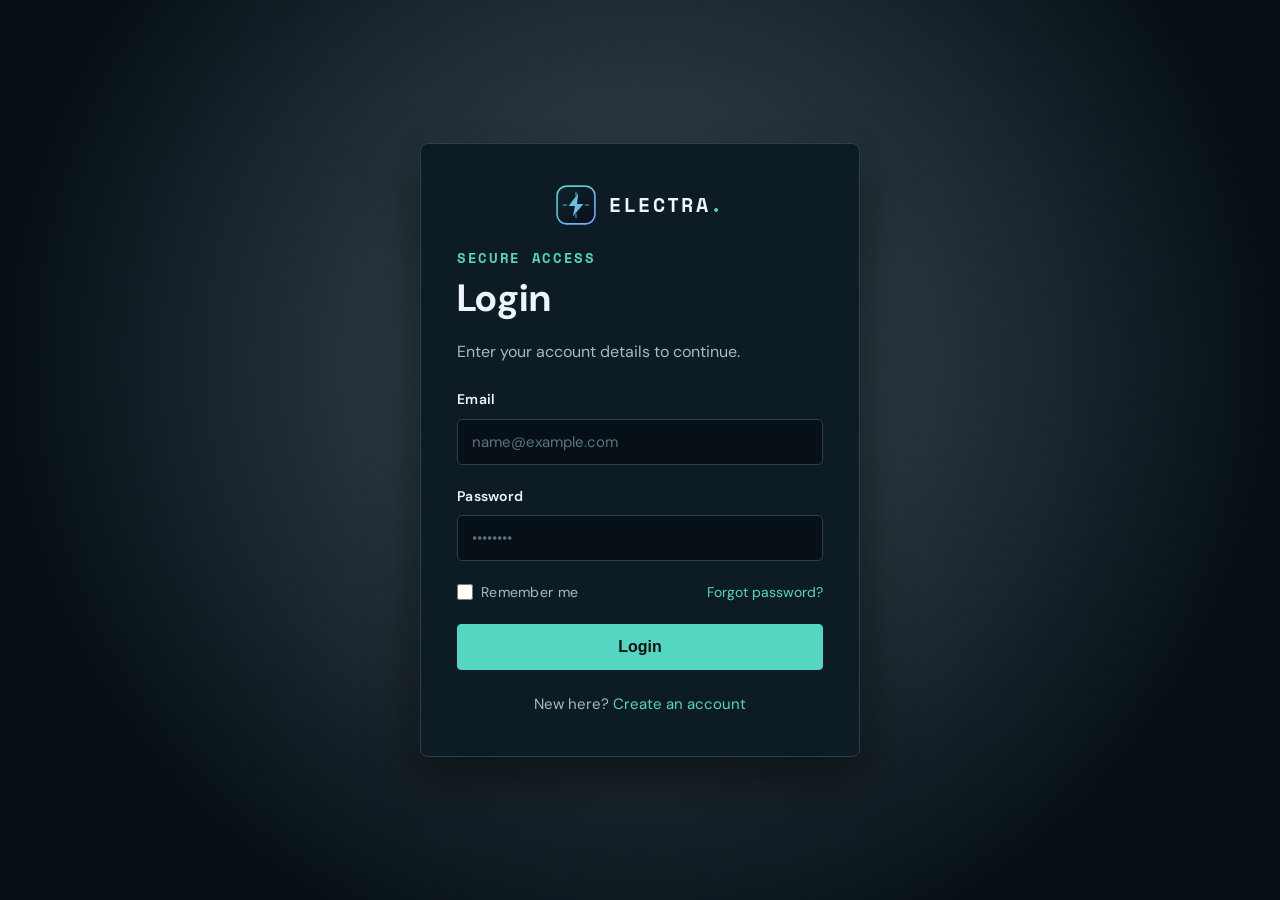
==== login.html @ 89714fe9 "firstcommit" ====
<!doctype html>
<html lang="en">
<head>
  <meta charset="UTF-8">
  <meta name="viewport" content="width=device-width, initial-scale=1.0">
  <title>Login — Electra</title>
  <link rel="icon" type="image/svg+xml" href="favicon.svg">
  <link rel="stylesheet" href="styles.css">
</head>
<body class="auth-page">
  <main class="auth-main">
    <div class="auth-card">
      <div class="auth-logo">
        <a class="brand" href="index.html" aria-label="Electra home">
          <svg class="brand-logo" width="44" height="44" viewBox="0 0 40 40" fill="none" xmlns="http://www.w3.org/2000/svg">
            <defs>
              <linearGradient id="electraGradAuth" x1="0%" y1="0%" x2="100%" y2="100%">
                <stop offset="0%" stop-color="#55d6c2" />
                <stop offset="100%" stop-color="#7aa7ff" />
              </linearGradient>
              <linearGradient id="bgGradAuth" x1="0%" y1="0%" x2="100%" y2="100%">
                <stop offset="0%" stop-color="#10232e" />
                <stop offset="100%" stop-color="#071017" />
              </linearGradient>
            </defs>
            <rect x="2" y="2" width="36" height="36" rx="9" fill="url(#bgGradAuth)" stroke="url(#electraGradAuth)" stroke-width="1.5" />
            <path d="M 8 20 H 11 M 29 20 H 32 M 20 8 V 11 M 20 29 V 32" stroke="url(#electraGradAuth)" stroke-width="1.5" stroke-linecap="round" opacity="0.6" />
            <path d="M22 9L13 21H19L17 31L27 19H21L22 9Z" fill="url(#electraGradAuth)" />
          </svg>
          <span class="brand-text">ELECTRA<span>.</span></span>
        </a>
      </div>
      
      <div class="eyebrow">SECURE ACCESS</div>
      <h1>Login</h1>
      <p>Enter your account details to continue.</p>
      
      <form>
        <label>
          Email
          <input type="email" placeholder="name@example.com" required>
        </label>
        
        <label>
          Password
          <input type="password" placeholder="••••••••" required>
        </label>
        
        <div class="form-row">
          <label class="check">
            <input type="checkbox"> Remember me
          </label>
          <a href="#">Forgot password?</a>
        </div>
        
        <button class="btn primary full" type="submit">Login</button>
      </form>
      
      <p class="switch">New here? <a href="signup.html">Create an account</a></p>
    </div>
  </main>

  <script src="script.js"></script>
</body>
</html>
---- styles.css ----
@import url('https://fonts.googleapis.com/css2?family=DM+Sans:wght@400;500;600;700&family=Space+Mono:wght@400;700&display=swap');

:root {
  --bg: #071017;
  --surface: #0d1b24;
  --surface2: #10232e;
  --line: #29404d;
  --text: #edf5f8;
  --muted: #a7bac3;
  --accent: #55d6c2;
  --accent2: #7aa7ff;
  --max: 1200px;
}

* {
  box-sizing: border-box;
}

html {
  scroll-behavior: smooth;
}

body {
  margin: 0;
  background: var(--bg);
  color: var(--text);
  font-family: "DM Sans", -apple-system, BlinkMacSystemFont, sans-serif;
  font-size: 16px;
  line-height: 1.6;
}

a {
  color: inherit;
  text-decoration: none;
  transition: color 0.2s ease, border-color 0.2s ease;
}

p {
  color: var(--muted);
  margin: 0 0 1.2rem;
}

/* Header & Navigation */
.site-header {
  position: sticky;
  top: 0;
  z-index: 20;
  min-height: 76px;
  padding: 0 4vw;
  display: grid;
  grid-template-columns: 1fr auto 1fr;
  align-items: center;
  gap: 24px;
  background: rgba(7, 16, 23, 0.94);
  border-bottom: 1px solid var(--line);
  backdrop-filter: blur(14px);
}

.brand {
  display: flex;
  align-items: center;
  gap: 12px;
  font-weight: 700;
  letter-spacing: 0.05em;
  white-space: nowrap;
  text-decoration: none;
}

.brand-logo {
  width: 42px;
  height: 42px;
  flex-shrink: 0;
  transition: transform 0.3s ease, filter 0.3s ease;
}

.brand:hover .brand-logo {
  transform: scale(1.06);
  filter: drop-shadow(0 0 10px rgba(85, 214, 194, 0.5));
}

.brand-text {
  font-size: 18px;
  font-family: "Space Mono", monospace;
  font-weight: 700;
  letter-spacing: 0.12em;
  color: var(--text);
  line-height: 1;
}

.brand-text span {
  color: var(--accent);
}

.main-nav {
  display: flex;
  justify-content: center;
  align-items: center;
  gap: 24px;
}

.main-nav a {
  font-size: 15px;
  color: #d8e5ea;
  position: relative;
  padding: 4px 0;
  transition: color 0.2s ease;
}

.main-nav a:hover,
.main-nav a.active {
  color: var(--accent);
}

.main-nav a.active::after {
  content: "";
  position: absolute;
  bottom: -4px;
  left: 0;
  right: 0;
  height: 2px;
  background: var(--accent);
  border-radius: 2px;
  box-shadow: 0 0 8px rgba(85, 214, 194, 0.6);
}

.auth-links {
  display: flex;
  justify-content: flex-end;
  align-items: center;
  gap: 12px;
}

.auth-links a {
  font-size: 14px;
  font-weight: 600;
  display: inline-flex;
  align-items: center;
  justify-content: center;
  height: 38px;
  padding: 0 18px;
  border-radius: 4px;
  text-decoration: none;
  box-sizing: border-box;
  transition: all 0.2s ease;
}

.auth-links .login {
  border: 1px solid var(--line);
  color: var(--text);
  background: transparent;
}

.auth-links .login:hover {
  border-color: var(--accent);
  color: var(--accent);
  background: rgba(85, 214, 194, 0.05);
}

.auth-links .signup {
  border: 1px solid var(--accent);
  color: var(--accent);
  background: rgba(85, 214, 194, 0.05);
}

.auth-links .signup:hover {
  background: var(--accent);
  color: #04110f;
  box-shadow: 0 4px 15px rgba(85, 214, 194, 0.25);
}

.menu-toggle {
  display: none;
  background: none;
  border: 0;
  color: var(--text);
  font-size: 24px;
  cursor: pointer;
  padding: 8px;
}

/* Page Layout & Sections */
.section {
  max-width: var(--max);
  margin: auto;
  padding: 100px 5vw;
}

.hero {
  text-align: center;
  min-height: calc(100vh - 76px);
  display: flex;
  flex-direction: column;
  align-items: center;
  justify-content: center;
}

.eyebrow,
.tag {
  font: 700 14px/1.2 "Space Mono", monospace;
  letter-spacing: 0.12em;
  color: var(--accent);
}

h1, h2, h3 {
  margin: 0 0 18px;
  line-height: 1.15;
}

h1 {
  font-size: clamp(42px, 6vw, 76px);
  max-width: 900px;
}

h2 {
  font-size: clamp(30px, 4vw, 52px);
}

h3 {
  font-size: clamp(20px, 2vw, 26px);
}

.hero > p {
  max-width: 720px;
  font-size: 18px;
}

.hero-actions {
  display: flex;
  gap: 12px;
  flex-wrap: wrap;
  justify-content: center;
  margin: 22px 0 45px;
}

.btn {
  display: inline-flex;
  align-items: center;
  justify-content: center;
  min-height: 46px;
  padding: 10px 18px;
  border: 1px solid var(--line);
  font-size: 16px;
  border-radius: 4px;
  transition: background 0.2s ease, border-color 0.2s ease, transform 0.2s ease;
}

.btn:hover {
  border-color: var(--accent);
  transform: translateY(-2px);
}

.btn.primary {
  background: var(--accent);
  color: #04110f;
  border-color: var(--accent);
  font-weight: 700;
}

.btn.primary:hover {
  background: #6ae5d2;
  box-shadow: 0 4px 20px rgba(85, 214, 194, 0.3);
}

/* Status Dashboard Grid */
.status-grid {
  width: min(900px, 100%);
  display: grid;
  grid-template-columns: repeat(3, 1fr);
  border: 1px solid var(--line);
  background: var(--surface);
  border-radius: 4px;
  overflow: hidden;
}

.status-grid div {
  padding: 22px;
  border-right: 1px solid var(--line);
  border-bottom: 1px solid var(--line);
}

.status-grid div:nth-child(3n) {
  border-right: 0;
}

.status-grid div:nth-child(n+4) {
  border-bottom: 0;
}

.status-grid span,
.status-grid small {
  display: block;
  font: 14px "Space Mono", monospace;
  color: var(--muted);
}

.status-grid strong {
  display: block;
  font: 700 clamp(24px, 3vw, 36px) "Space Mono", monospace;
  margin: 8px 0;
  color: var(--accent);
}

/* Headings & Card Grids */
.section-heading {
  text-align: center;
  max-width: 820px;
  margin: 0 auto 45px;
}

.card-grid {
  display: grid;
  gap: 18px;
  align-items: stretch;
}

.card-grid.three {
  grid-template-columns: repeat(3, 1fr);
}

.card-grid.two {
  grid-template-columns: repeat(2, 1fr);
}

.panel {
  background: var(--surface);
  border: 1px solid var(--line);
  padding: 28px;
  min-width: 0;
  border-radius: 4px;
  display: flex;
  flex-direction: column;
  justify-content: flex-start;
  height: 100%;
  box-sizing: border-box;
  transition: border-color 0.3s ease, transform 0.3s ease, box-shadow 0.3s ease;
}

.panel:hover {
  border-color: var(--accent);
  transform: translateY(-3px);
  box-shadow: 0 8px 30px rgba(7, 16, 23, 0.6);
}

.panel h3 {
  margin-top: 18px;
}

.panel p {
  flex: 1;
}

.panel a {
  color: var(--accent);
  font-size: 16px;
  font-weight: 500;
  display: inline-flex;
  align-items: center;
  gap: 4px;
  margin-top: auto;
  align-self: flex-start;
  transition: gap 0.2s ease;
}

/* Hero Visual Showcase */
.hero-preview {
  width: min(920px, 100%);
  margin: 35px auto 45px;
  background: var(--surface);
  border: 1px solid var(--line);
  border-radius: 8px;
  overflow: hidden;
  box-shadow: 0 20px 50px rgba(0, 0, 0, 0.7), 0 0 30px rgba(85, 214, 194, 0.1);
  transition: border-color 0.3s ease, transform 0.3s ease;
}

.hero-preview:hover {
  border-color: var(--accent);
  transform: translateY(-4px);
}

.hero-preview-header {
  display: flex;
  align-items: center;
  gap: 8px;
  padding: 12px 18px;
  background: rgba(7, 16, 23, 0.8);
  border-bottom: 1px solid var(--line);
}

.hero-preview-header .dot {
  width: 10px;
  height: 10px;
  border-radius: 50%;
}

.hero-preview-header .dot.red { background: #ff5f56; }
.hero-preview-header .dot.yellow { background: #ffbd2e; }
.hero-preview-header .dot.green { background: #27c93f; }

.preview-title {
  font: 700 12px "Space Mono", monospace;
  color: var(--muted);
  letter-spacing: 0.1em;
  margin-left: 10px;
}

.hero-img {
  width: 100%;
  height: auto;
  display: block;
  object-fit: cover;
}

/* Panel Featured Image Cards */
.panel-featured {
  display: grid;
  grid-template-columns: 1fr 1fr;
  gap: 24px;
  align-items: center;
  grid-column: 1 / -1;
  padding: 0;
  overflow: hidden;
}

.panel-img-wrap {
  position: relative;
  width: 100%;
  height: 100%;
  min-height: 240px;
  overflow: hidden;
  background: var(--bg);
}

.panel-img {
  width: 100%;
  height: 100%;
  object-fit: cover;
  transition: transform 0.4s ease, filter 0.4s ease;
}

.panel-featured:hover .panel-img {
  transform: scale(1.05);
  filter: brightness(1.1);
}

.panel-body {
  padding: 30px;
}

.dark-section {
  max-width: none;
  background: #09151d;
}

.dark-section > .section-heading,
.dark-section > .card-grid {
  max-width: var(--max);
  margin-left: auto;
  margin-right: auto;
}

.terminal {
  min-height: 220px;
  display: flex;
  flex-direction: column;
  justify-content: flex-start;
}

.terminal-line {
  margin-top: auto;
  padding-top: 16px;
  border-top: 1px dashed var(--line);
  font: 14px "Space Mono", monospace;
  color: var(--accent);
}

/* Automation Flow Diagram */
.flow {
  display: flex;
  align-items: stretch;
  justify-content: center;
  flex-wrap: wrap;
  gap: 12px;
  max-width: 1100px;
  margin: auto;
}

.flow-node {
  background: var(--surface);
  border: 1px solid var(--line);
  padding: 24px 20px;
  text-align: center;
  border-radius: 4px;
  flex: 1;
  min-width: 170px;
  display: flex;
  flex-direction: column;
  justify-content: flex-start;
  align-self: stretch;
  box-sizing: border-box;
  transition: border-color 0.3s ease, transform 0.3s ease;
}

.flow-node:hover {
  border-color: var(--accent);
  transform: translateY(-2px);
}

.flow-node span {
  font: 14px "Space Mono", monospace;
  color: var(--accent);
}

.flow-node h3 {
  margin-top: 10px;
  font-size: 18px;
}

.flow-node p {
  margin-bottom: 0;
  margin-top: auto;
  padding-top: 8px;
}

.flow-arrow {
  font: 20px "Space Mono", monospace;
  color: var(--accent);
  display: flex;
  align-items: center;
  justify-content: center;
  padding: 0 2px;
}

.about {
  padding-bottom: 120px;
}

.about-grid {
  display: grid;
  grid-template-columns: 1fr 1fr;
  gap: 24px;
  margin-top: 40px;
  align-items: stretch;
}

.about-card {
  background: var(--surface);
  border: 1px solid var(--line);
  padding: 30px;
  border-radius: 6px;
  display: flex;
  flex-direction: column;
  justify-content: flex-start;
  height: 100%;
  box-sizing: border-box;
  transition: border-color 0.3s ease;
}

.about-card:hover {
  border-color: var(--accent);
}

.about-card h3 {
  font-size: 22px;
  margin-bottom: 14px;
  color: var(--text);
}

.contact-info-list {
  display: grid;
  gap: 16px;
  margin-top: 20px;
}

.contact-info-item {
  display: flex;
  align-items: flex-start;
  gap: 14px;
  font-size: 15px;
  color: var(--muted);
}

.contact-info-item svg {
  color: var(--accent);
  flex-shrink: 0;
  margin-top: 3px;
}

.contact-info-item strong {
  color: var(--text);
  display: block;
  font-size: 14px;
  font-family: "Space Mono", monospace;
  margin-bottom: 2px;
}

.map-container {
  width: 100%;
  height: 240px;
  border-radius: 6px;
  overflow: hidden;
  border: 1px solid var(--line);
  margin-top: 20px;
}

.map-container iframe {
  width: 100%;
  height: 100%;
  border: 0;
  filter: grayscale(1) invert(0.92) contrast(1.2);
}

/* Footer Components */
.site-footer {
  border-top: 1px solid var(--line);
  padding: 65px 5vw 35px;
  background: var(--surface2);
  position: relative;
}

.site-footer::before {
  content: "";
  position: absolute;
  top: -1px;
  left: 0;
  right: 0;
  height: 1px;
  background: linear-gradient(90deg, transparent, var(--accent), var(--accent2), transparent);
}

.footer-container {
  max-width: var(--max);
  margin: 0 auto;
  display: grid;
  grid-template-columns: 1.2fr 0.7fr 1.3fr;
  gap: 40px;
  align-items: start;
}

.footer-brand p {
  margin: 8px 0 16px;
  font-size: 14px;
  color: var(--muted);
}

.social-links {
  display: flex;
  gap: 12px;
  margin-top: 16px;
}

.social-icon {
  width: 38px;
  height: 38px;
  display: inline-flex;
  align-items: center;
  justify-content: center;
  background: var(--surface);
  border: 1px solid var(--line);
  border-radius: 6px;
  color: var(--text);
  transition: all 0.25s ease;
}

.social-icon:hover {
  color: var(--accent);
  border-color: var(--accent);
  background: rgba(85, 214, 194, 0.08);
  transform: translateY(-3px);
  box-shadow: 0 4px 15px rgba(85, 214, 194, 0.2);
}

.footer-title {
  font: 700 13px/1.2 "Space Mono", monospace;
  letter-spacing: 0.12em;
  color: var(--accent);
  text-transform: uppercase;
  margin: 0 0 16px;
}

.footer-links {
  display: flex;
  flex-direction: column;
  gap: 10px;
}

.footer-links a {
  font-size: 14px;
  color: #d8e5ea;
  transition: color 0.2s ease, transform 0.2s ease;
}

.footer-links a:hover {
  color: var(--accent);
  transform: translateX(3px);
}

.footer-newsletter {
  background: var(--surface);
  border: 1px solid var(--line);
  padding: 24px;
  border-radius: 6px;
  transition: border-color 0.3s ease, box-shadow 0.3s ease;
}

.footer-newsletter:hover {
  border-color: rgba(85, 214, 194, 0.4);
  box-shadow: 0 8px 30px rgba(7, 16, 23, 0.6);
}

.newsletter-desc {
  font-size: 14px;
  color: var(--muted);
  margin: 0 0 16px;
  line-height: 1.5;
}

.newsletter-input-wrap {
  display: flex;
  gap: 8px;
}

.newsletter-input {
  flex: 1;
  min-height: 44px;
  padding: 10px 14px;
  background: var(--bg);
  border: 1px solid var(--line);
  color: var(--text);
  font: 14px "DM Sans", sans-serif;
  border-radius: 4px;
  transition: border-color 0.2s ease;
}

.newsletter-input:focus {
  outline: none;
  border-color: var(--accent);
  box-shadow: 0 0 0 2px rgba(85, 214, 194, 0.2);
}

.newsletter-btn {
  white-space: nowrap;
  min-height: 44px;
  padding: 0 18px;
  font-size: 14px;
}

.footer-bottom {
  max-width: var(--max);
  margin: 40px auto 0;
  padding-top: 24px;
  border-top: 1px solid var(--line);
  display: flex;
  justify-content: space-between;
  align-items: center;
}

.copyright {
  font-size: 14px;
  color: var(--muted);
  margin: 0;
}

/* Auth Pages (Login & Sign Up) */
.auth-page {
  background: radial-gradient(circle at 50% 40%, rgba(16, 35, 46, 0.8) 0%, var(--bg) 75%);
}

.auth-main {
  min-height: 100vh;
  display: grid;
  place-items: center;
  padding: 40px 20px;
}

.auth-card {
  width: min(440px, 100%);
  background: var(--surface);
  border: 1px solid var(--line);
  padding: 40px 36px;
  border-radius: 8px;
  box-shadow: 0 16px 50px rgba(0, 0, 0, 0.6), 0 0 30px rgba(85, 214, 194, 0.05);
}

.auth-logo {
  display: flex;
  justify-content: center;
  margin-bottom: 24px;
}

.auth-logo .brand {
  flex-direction: row;
  gap: 12px;
  align-items: center;
  justify-content: center;
}

.auth-logo .brand-text {
  font-size: 20px;
}

.auth-card h1 {
  font-size: 38px;
  margin-top: 10px;
}

.auth-card form {
  display: grid;
  gap: 20px;
  margin-top: 24px;
}

label {
  display: flex;
  flex-direction: column;
  gap: 8px;
  font-size: 14px;
  font-weight: 600;
  color: var(--text);
  letter-spacing: 0.02em;
}

input {
  width: 100%;
  height: 46px;
  padding: 0 14px;
  background: #071017;
  border: 1px solid var(--line);
  color: var(--text);
  font: 15px "DM Sans", sans-serif;
  border-radius: 5px;
  box-sizing: border-box;
  transition: border-color 0.2s ease, box-shadow 0.2s ease;
}

input:focus {
  outline: none;
  border-color: var(--accent);
  box-shadow: 0 0 0 3px rgba(85, 214, 194, 0.15);
}

input::placeholder {
  color: #5a7382;
}

.form-row {
  display: flex;
  justify-content: space-between;
  gap: 15px;
  align-items: center;
  font-size: 14px;
}

.check {
  display: flex;
  flex-direction: row;
  align-items: center;
  gap: 8px;
  cursor: pointer;
  font-size: 14px;
  font-weight: 400;
  color: var(--muted);
}

.check input {
  width: 16px;
  height: 16px;
  min-height: 16px;
  margin: 0;
  cursor: pointer;
}

.form-row a,
.switch a {
  color: var(--accent);
}

.full {
  width: 100%;
  cursor: pointer;
}

.switch {
  text-align: center;
  margin: 22px 0 0;
  font-size: 15px;
}

/* Mobile & Responsive Rules */
@media (max-width: 1000px) {
  .site-header {
    grid-template-columns: 1fr auto;
  }
  
  .main-nav,
  .auth-links {
    display: none;
  }
  
  .main-nav.mobile-open,
  .auth-links.mobile-open {
    display: flex;
  }
  
  .main-nav.mobile-open {
    position: absolute;
    top: 76px;
    left: 0;
    right: 0;
    background: var(--surface);
    flex-direction: column;
    padding: 24px;
    border-bottom: 1px solid var(--line);
    gap: 16px;
  }
  
  .auth-links.mobile-open {
    position: absolute;
    top: 310px;
    left: 0;
    right: 0;
    background: var(--surface);
    justify-content: center;
    padding: 0 24px 24px;
    border-bottom: 1px solid var(--line);
  }
  
  .menu-toggle {
    display: block;
  }
  
  .card-grid.three {
    grid-template-columns: repeat(2, 1fr);
  }
}

@media (max-width: 700px) {
  body {
    font-size: 16px;
  }
  
  .site-header {
    min-height: 68px;
    padding: 0 20px;
  }
  
  .brand-logo {
    width: 38px;
    height: 38px;
  }
  
  .brand-text {
    font-size: 14px;
  }
  
  .section {
    padding: 72px 20px;
  }
  
  .hero {
    min-height: calc(100vh - 68px);
  }
  
  h1 {
    font-size: clamp(36px, 10vw, 54px);
  }
  
  h2 {
    font-size: clamp(28px, 8vw, 42px);
  }
  
  h3 {
    font-size: 20px;
  }
  
  .hero > p {
    font-size: 16px;
  }
  
  .status-grid {
    grid-template-columns: 1fr;
  }
  
  .status-grid div {
    border-right: 0;
    border-bottom: 1px solid var(--line);
  }
  
  .card-grid.three,
  .card-grid.two {
    grid-template-columns: 1fr;
  }
  
  .panel-featured {
    grid-template-columns: 1fr;
  }
  
  .flow {
    flex-direction: column;
    align-items: stretch;
    gap: 10px;
  }
  
  .flow-arrow {
    transform: rotate(90deg);
    text-align: center;
    justify-content: center;
    padding: 4px 0;
  }
  
  .about-grid {
    grid-template-columns: 1fr;
  }
  
  .footer-container {
    grid-template-columns: 1fr;
    gap: 32px;
  }
  
  .newsletter-input-wrap {
    flex-direction: column;
  }
  
  .newsletter-btn {
    width: 100%;
  }
  
  .auth-main {
    padding: 40px 20px;
  }
  
  .auth-card {
    padding: 28px 22px;
  }
  
  .auth-card h1 {
    font-size: 36px;
  }
}

@media (max-width: 420px) {
  .brand-text {
    font-size: 14px;
  }
  
  .hero-actions .btn {
    width: 100%;
  }
  
  .form-row {
    align-items: flex-start;
    flex-direction: column;
  }
  
  .section {
    padding-left: 16px;
    padding-right: 16px;
  }
}

@media (prefers-reduced-motion: reduce) {
  html {
    scroll-behavior: auto;
  }
}
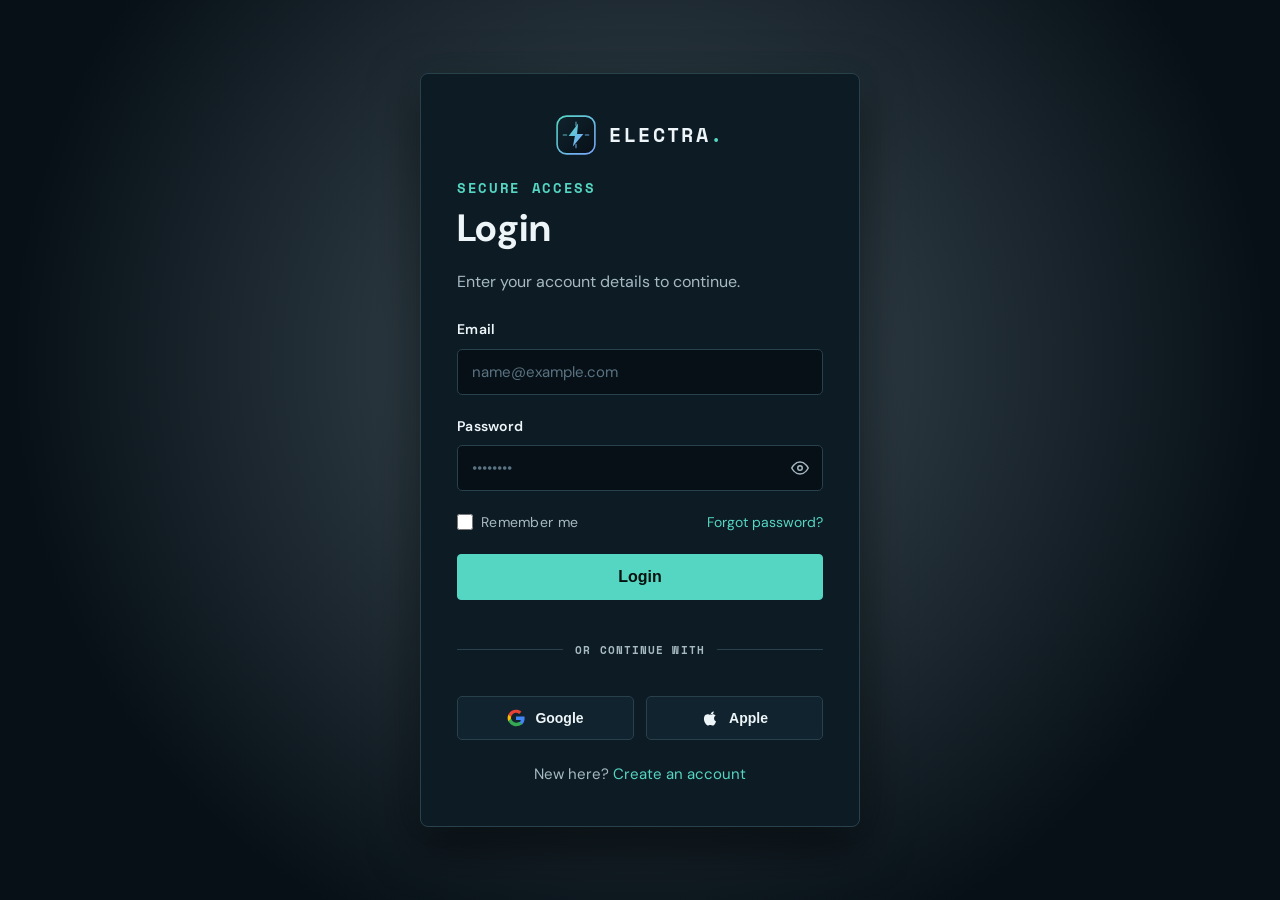
==== commit cd113705: "secondcommit" ====
--- a/login.html
+++ b/login.html
@@ -43,7 +43,15 @@
         
         <label>
           Password
-          <input type="password" placeholder="••••••••" required>
+          <div class="password-field-wrap">
+            <input type="password" placeholder="••••••••" required>
+            <button type="button" class="toggle-password-btn" aria-label="Show password">
+              <svg width="18" height="18" viewBox="0 0 24 24" fill="none" stroke="currentColor" stroke-width="2" stroke-linecap="round" stroke-linejoin="round">
+                <path d="M1 12s4-8 11-8 11 8 11 8-4 8-11 8-11-8-11-8z"></path>
+                <circle cx="12" cy="12" r="3"></circle>
+              </svg>
+            </button>
+          </div>
         </label>
         
         <div class="form-row">
@@ -54,6 +62,29 @@
         </div>
         
         <button class="btn primary full" type="submit">Login</button>
+
+        <div class="auth-divider">
+          <span>OR CONTINUE WITH</span>
+        </div>
+
+        <div class="social-auth-buttons">
+          <button type="button" class="social-btn google-btn">
+            <svg width="18" height="18" viewBox="0 0 24 24">
+              <path fill="#EA4335" d="M12 5c1.6 0 3 .6 4.1 1.6l3.1-3.1C17.3 1.7 14.8 1 12 1 7.5 1 3.7 3.6 1.9 7.3l3.7 2.9C6.5 7.3 9 5 12 5z"/>
+              <path fill="#4285F4" d="M23.5 12.3c0-.8-.1-1.6-.2-2.3H12v4.5h6.5c-.3 1.5-1.1 2.8-2.4 3.7l3.7 2.9c2.2-2 3.7-5 3.7-8.8z"/>
+              <path fill="#FBBC05" d="M5.6 14.8c-.2-.7-.4-1.5-.4-2.3s.2-1.6.4-2.3L1.9 7.3C1.2 8.7.8 10.3.8 12s.4 3.3 1.1 4.7l3.7-2.9z"/>
+              <path fill="#34A853" d="M12 23c3.2 0 6-1.1 8-3l-3.7-2.9c-1.1.7-2.5 1.2-4.3 1.2-3 0-5.5-2.3-6.4-5.2L1.9 16C3.7 19.7 7.5 23 12 23z"/>
+            </svg>
+            <span>Google</span>
+          </button>
+          
+          <button type="button" class="social-btn apple-btn">
+            <svg width="18" height="18" viewBox="0 0 24 24" fill="currentColor">
+              <path d="M18.71 19.5c-.83 1.24-1.71 2.45-3.05 2.47-1.34.03-1.77-.79-3.29-.79-1.53 0-2 .77-3.27.82-1.31.05-2.3-1.32-3.14-2.53C4.25 17 2.94 12.45 4.7 9.39c.87-1.52 2.43-2.48 4.12-2.51 1.28-.02 2.5.87 3.29.87.78 0 2.26-1.07 3.81-.91.65.03 2.47.26 3.64 1.98-.09.06-2.17 1.28-2.15 3.81.03 3.02 2.65 4.03 2.68 4.04-.03.07-.42 1.44-1.38 2.83M15.97 6.32c.67-.82 1.12-1.95.99-3.09-1 .04-2.2.67-2.92 1.5-.64.73-1.2 1.9-1.05 3.02 1.12.09 2.31-.61 2.98-1.43z"/>
+            </svg>
+            <span>Apple</span>
+          </button>
+        </div>
       </form>
       
       <p class="switch">New here? <a href="signup.html">Create an account</a></p>
--- a/styles.css
+++ b/styles.css
@@ -44,13 +44,12 @@
 .site-header {
   position: sticky;
   top: 0;
-  z-index: 20;
+  z-index: 100;
   min-height: 76px;
   padding: 0 4vw;
-  display: grid;
-  grid-template-columns: 1fr auto 1fr;
-  align-items: center;
-  gap: 24px;
+  display: flex;
+  justify-content: space-between;
+  align-items: center;
   background: rgba(7, 16, 23, 0.94);
   border-bottom: 1px solid var(--line);
   backdrop-filter: blur(14px);
@@ -64,6 +63,7 @@
   letter-spacing: 0.05em;
   white-space: nowrap;
   text-decoration: none;
+  flex-shrink: 0;
 }
 
 .brand-logo {
@@ -91,19 +91,28 @@
   color: var(--accent);
 }
 
+.nav-wrapper {
+  display: flex;
+  align-items: center;
+  justify-content: space-between;
+  flex: 1;
+  margin-left: 48px;
+}
+
 .main-nav {
   display: flex;
   justify-content: center;
   align-items: center;
-  gap: 24px;
+  gap: 32px;
 }
 
 .main-nav a {
   font-size: 15px;
   color: #d8e5ea;
   position: relative;
-  padding: 4px 0;
+  padding: 6px 0;
   transition: color 0.2s ease;
+  font-weight: 500;
 }
 
 .main-nav a:hover,
@@ -127,7 +136,8 @@
   display: flex;
   justify-content: flex-end;
   align-items: center;
-  gap: 12px;
+  gap: 16px;
+  margin-left: auto;
 }
 
 .auth-links a {
@@ -136,9 +146,9 @@
   display: inline-flex;
   align-items: center;
   justify-content: center;
-  height: 38px;
-  padding: 0 18px;
-  border-radius: 4px;
+  height: 40px;
+  padding: 0 22px;
+  border-radius: 6px;
   text-decoration: none;
   box-sizing: border-box;
   transition: all 0.2s ease;
@@ -153,19 +163,19 @@
 .auth-links .login:hover {
   border-color: var(--accent);
   color: var(--accent);
-  background: rgba(85, 214, 194, 0.05);
+  background: rgba(85, 214, 194, 0.08);
 }
 
 .auth-links .signup {
   border: 1px solid var(--accent);
   color: var(--accent);
-  background: rgba(85, 214, 194, 0.05);
+  background: rgba(85, 214, 194, 0.08);
 }
 
 .auth-links .signup:hover {
   background: var(--accent);
   color: #04110f;
-  box-shadow: 0 4px 15px rgba(85, 214, 194, 0.25);
+  box-shadow: 0 4px 18px rgba(85, 214, 194, 0.3);
 }
 
 .menu-toggle {
@@ -886,51 +896,195 @@
   font-size: 15px;
 }
 
+/* Password Visibility Toggle */
+.password-field-wrap {
+  position: relative;
+  display: flex;
+  align-items: center;
+  width: 100%;
+}
+
+.password-field-wrap input {
+  padding-right: 44px;
+}
+
+.toggle-password-btn {
+  position: absolute;
+  right: 8px;
+  top: 50%;
+  transform: translateY(-50%);
+  background: none;
+  border: none;
+  color: var(--muted);
+  cursor: pointer;
+  padding: 6px;
+  display: flex;
+  align-items: center;
+  justify-content: center;
+  border-radius: 4px;
+  transition: color 0.2s ease, background 0.2s ease;
+}
+
+.toggle-password-btn:hover {
+  color: var(--accent);
+  background: rgba(85, 214, 194, 0.1);
+}
+
+/* Social Login Buttons & Divider */
+.auth-divider {
+  display: flex;
+  align-items: center;
+  text-align: center;
+  margin: 22px 0 18px;
+}
+
+.auth-divider::before,
+.auth-divider::after {
+  content: '';
+  flex: 1;
+  border-bottom: 1px solid var(--line);
+}
+
+.auth-divider span {
+  padding: 0 12px;
+  font: 700 11px "Space Mono", monospace;
+  color: var(--muted);
+  letter-spacing: 0.1em;
+}
+
+.social-auth-buttons {
+  display: grid;
+  grid-template-columns: 1fr 1fr;
+  gap: 12px;
+}
+
+.social-btn {
+  display: flex;
+  align-items: center;
+  justify-content: center;
+  gap: 10px;
+  min-height: 44px;
+  background: var(--surface2);
+  border: 1px solid var(--line);
+  color: var(--text);
+  font-size: 14px;
+  font-weight: 600;
+  border-radius: 5px;
+  cursor: pointer;
+  transition: all 0.2s ease;
+}
+
+.social-btn:hover {
+  border-color: var(--accent);
+  background: rgba(85, 214, 194, 0.08);
+  transform: translateY(-1px);
+  box-shadow: 0 4px 14px rgba(0, 0, 0, 0.3);
+}
+
 /* Mobile & Responsive Rules */
 @media (max-width: 1000px) {
   .site-header {
-    grid-template-columns: 1fr auto;
-  }
-  
-  .main-nav,
-  .auth-links {
+    padding: 0 20px;
+    justify-content: space-between;
+  }
+  
+  .nav-wrapper {
     display: none;
-  }
-  
-  .main-nav.mobile-open,
-  .auth-links.mobile-open {
-    display: flex;
-  }
-  
-  .main-nav.mobile-open {
     position: absolute;
-    top: 76px;
+    top: 100%;
     left: 0;
     right: 0;
+    background: var(--surface2);
+    flex-direction: column;
+    padding: 28px 24px;
+    border-bottom: 1px solid var(--line);
+    border-top: 1px solid rgba(85, 214, 194, 0.15);
+    box-shadow: 0 20px 40px rgba(0, 0, 0, 0.75);
+    gap: 24px;
+    margin-left: 0;
+  }
+
+  .nav-wrapper.mobile-open {
+    display: flex;
+    animation: menuSlideDown 0.25s ease-out forwards;
+  }
+  
+  .main-nav {
+    flex-direction: column;
+    width: 100%;
+    gap: 14px;
+    align-items: center;
+  }
+  
+  .main-nav a {
+    font-size: 16px;
+    font-weight: 500;
+    padding: 10px 20px;
+    width: 100%;
+    text-align: center;
+    border-radius: 6px;
+    transition: background 0.2s ease, color 0.2s ease;
+  }
+  
+  .main-nav a:hover,
+  .main-nav a.active {
+    background: rgba(85, 214, 194, 0.08);
+    color: var(--accent);
+  }
+  
+  .main-nav a.active::after {
+    display: none;
+  }
+
+  .auth-links {
+    width: 100%;
+    justify-content: center;
+    gap: 14px;
+    padding-top: 20px;
+    border-top: 1px solid var(--line);
+    margin-top: 4px;
+  }
+
+  .auth-links a {
+    flex: 1;
+    max-width: 180px;
+    height: 44px;
+    font-size: 15px;
+  }
+  
+  .menu-toggle {
+    display: flex;
+    align-items: center;
+    justify-content: center;
+    width: 40px;
+    height: 40px;
+    border-radius: 6px;
+    border: 1px solid var(--line);
+    color: var(--text);
+    font-size: 20px;
     background: var(--surface);
-    flex-direction: column;
-    padding: 24px;
-    border-bottom: 1px solid var(--line);
-    gap: 16px;
-  }
-  
-  .auth-links.mobile-open {
-    position: absolute;
-    top: 310px;
-    left: 0;
-    right: 0;
-    background: var(--surface);
-    justify-content: center;
-    padding: 0 24px 24px;
-    border-bottom: 1px solid var(--line);
-  }
-  
-  .menu-toggle {
-    display: block;
+    cursor: pointer;
+    transition: all 0.2s ease;
+  }
+
+  .menu-toggle:hover {
+    border-color: var(--accent);
+    color: var(--accent);
   }
   
   .card-grid.three {
     grid-template-columns: repeat(2, 1fr);
+  }
+}
+
+@keyframes menuSlideDown {
+  from {
+    opacity: 0;
+    transform: translateY(-8px);
+  }
+  to {
+    opacity: 1;
+    transform: translateY(0);
   }
 }
 
